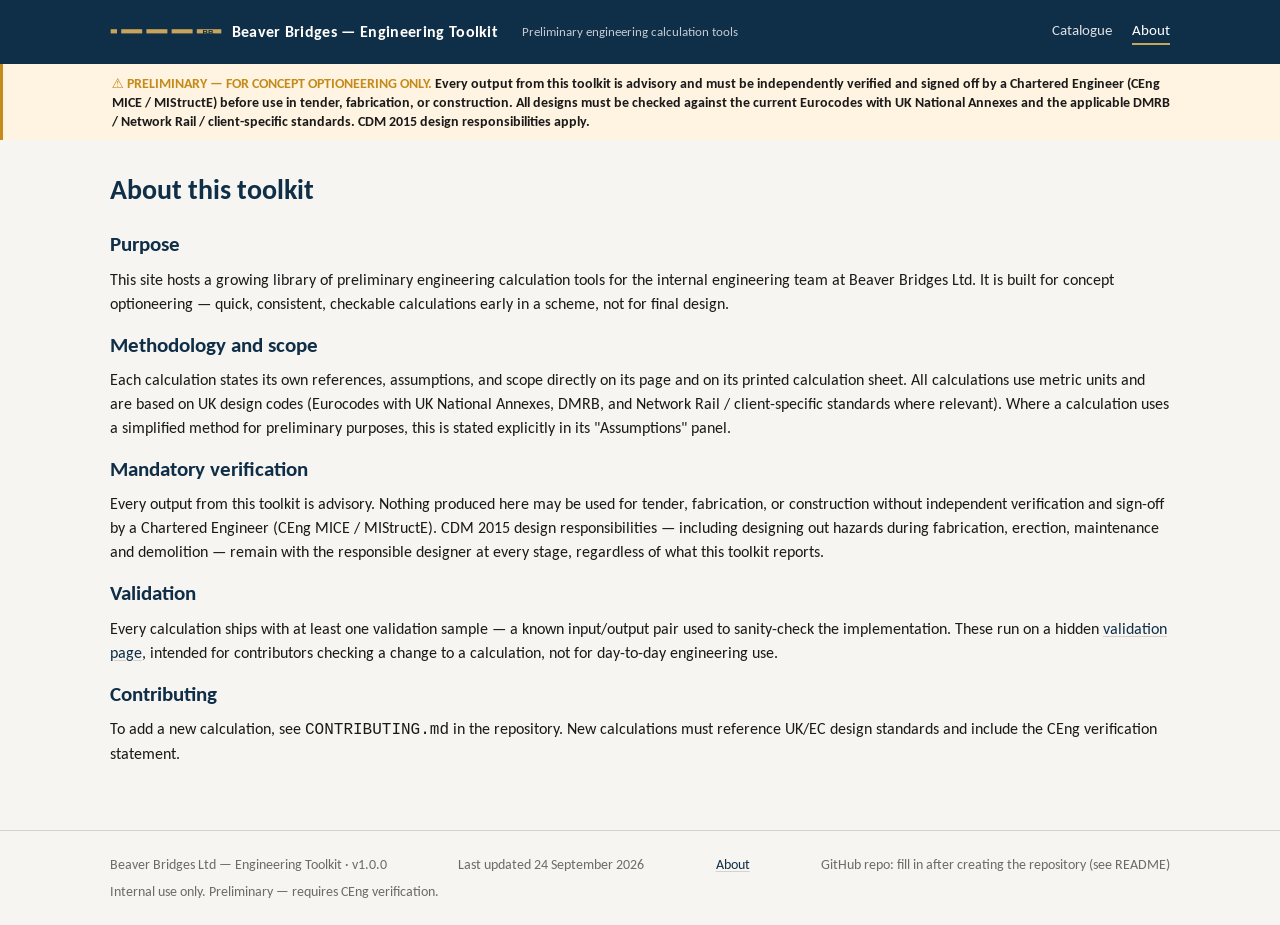
==== about.html @ 59d22f61 "Initial commit" ====
<!doctype html>
<html lang="en-GB">
<head>
  <meta charset="utf-8" />
  <meta name="viewport" content="width=device-width, initial-scale=1" />
  <title>About — Beaver Bridges Engineering Toolkit</title>
  <link rel="icon" href="assets/favicon.ico" />
  <link rel="preconnect" href="https://fonts.googleapis.com" />
  <link rel="preconnect" href="https://fonts.gstatic.com" crossorigin />
  <link href="https://fonts.googleapis.com/css2?family=Carlito:ital,wght@0,300;0,400;0,700;1,400&display=swap" rel="stylesheet" />
  <link rel="stylesheet" href="css/base.css" />
  <link rel="stylesheet" href="css/layout.css" />
  <link rel="stylesheet" href="css/components.css" />
  <link rel="stylesheet" href="css/print.css" />
</head>
<body>
  <header class="site-nav">
    <div class="container">
      <a class="brand" href="index.html">
        <img src="assets/logo.svg" alt="Beaver Bridges" />
        <span class="brand-text">Beaver Bridges — Engineering Toolkit</span>
      </a>
      <span class="tagline">Preliminary engineering calculation tools</span>
      <nav>
        <a href="index.html">Catalogue</a>
        <a href="about.html" aria-current="page">About</a>
      </nav>
    </div>
  </header>

  <div class="safety-banner">
    <div class="container">
      <strong class="lead">⚠ PRELIMINARY — FOR CONCEPT OPTIONEERING ONLY.</strong>
      Every output from this toolkit is advisory and must be independently verified and signed off by a
      Chartered Engineer (CEng MICE / MIStructE) before use in tender, fabrication, or construction. All
      designs must be checked against the current Eurocodes with UK National Annexes and the applicable
      DMRB / Network Rail / client-specific standards. CDM 2015 design responsibilities apply.
    </div>
  </div>

  <main>
    <div class="container">
      <div class="page-header">
        <h1>About this toolkit</h1>
      </div>

      <h2>Purpose</h2>
      <p>
        This site hosts a growing library of preliminary engineering calculation tools for the internal
        engineering team at Beaver Bridges Ltd. It is built for concept optioneering — quick, consistent,
        checkable calculations early in a scheme, not for final design.
      </p>

      <h2>Methodology and scope</h2>
      <p>
        Each calculation states its own references, assumptions, and scope directly on its page and on its
        printed calculation sheet. All calculations use metric units and are based on UK design codes
        (Eurocodes with UK National Annexes, DMRB, and Network Rail / client-specific standards where
        relevant). Where a calculation uses a simplified method for preliminary purposes, this is stated
        explicitly in its "Assumptions" panel.
      </p>

      <h2>Mandatory verification</h2>
      <p>
        Every output from this toolkit is advisory. Nothing produced here may be used for tender,
        fabrication, or construction without independent verification and sign-off by a Chartered Engineer
        (CEng MICE / MIStructE). CDM 2015 design responsibilities — including designing out hazards during
        fabrication, erection, maintenance and demolition — remain with the responsible designer at every
        stage, regardless of what this toolkit reports.
      </p>

      <h2>Validation</h2>
      <p>
        Every calculation ships with at least one validation sample — a known input/output pair used to
        sanity-check the implementation. These run on a hidden <a href="test.html">validation page</a>,
        intended for contributors checking a change to a calculation, not for day-to-day engineering use.
      </p>

      <h2>Contributing</h2>
      <p>
        To add a new calculation, see <code>CONTRIBUTING.md</code> in the repository. New calculations must
        reference UK/EC design standards and include the CEng verification statement.
      </p>
    </div>
  </main>

  <footer class="site-footer">
    <div class="container">
      <span>Beaver Bridges Ltd — Engineering Toolkit · v1.0.0</span>
      <span>Last updated 24 September 2026</span>
      <span><a href="about.html">About</a></span>
      <span>GitHub repo: fill in after creating the repository (see README)</span>
      <span>Internal use only. Preliminary — requires CEng verification.</span>
    </div>
  </footer>
</body>
</html>
---- css/base.css ----
/* base.css — reset, design tokens, typography
   Carlito is loaded via the Google Fonts <link> in each page's <head> (the
   one sanctioned external call per the build brief) — see index.html etc.
   The fallback stack below covers 'Calibri Light', which is metric-
   identical to Carlito, if that link is ever unreachable. */

:root {
  --bb-primary: #0F2E47;
  --bb-accent:  #C8A55B;
  --bb-paper:   #F7F5F1;
  --bb-ink:     #1A1A1A;
  --bb-muted:   #6B6B6B;
  --bb-line:    #D6D2CA;
  --bb-warn-bg: #FFF4E1;
  --bb-warn-ln: #C48A1A;
  --bb-ok:      #2E7D5B;
  --bb-err:     #B23A2E;

  --bb-font: 'Carlito', 'Calibri Light', 'Calibri', 'Segoe UI', system-ui, sans-serif;
  --bb-radius: 4px;
}

*, *::before, *::after {
  box-sizing: border-box;
}

html {
  font-size: 16px;
}

body {
  margin: 0;
  background: var(--bb-paper);
  color: var(--bb-ink);
  font-family: var(--bb-font);
  font-weight: 400;
  line-height: 1.5;
  font-variant-numeric: tabular-nums;
  -webkit-font-smoothing: antialiased;
}

h1, h2, h3, h4 {
  font-weight: 700;
  line-height: 1.25;
  margin: 0 0 0.5em;
  color: var(--bb-primary);
}

h1 { font-size: 1.75rem; }
h2 { font-size: 1.3rem; }
h3 { font-size: 1.05rem; }

p {
  margin: 0 0 1em;
}

a {
  color: var(--bb-primary);
  text-decoration-color: var(--bb-line);
  text-underline-offset: 2px;
}

a:hover {
  color: var(--bb-accent);
}

ul, ol {
  margin: 0 0 1em;
  padding-left: 1.25em;
}

table {
  border-collapse: collapse;
  width: 100%;
}

th, td {
  text-align: left;
  padding: 0.4em 0.6em;
  border-bottom: 1px solid var(--bb-line);
}

td.num, th.num {
  text-align: right;
  font-variant-numeric: tabular-nums;
}

button, input, select {
  font-family: inherit;
  font-size: 1rem;
  color: inherit;
}

small, .muted {
  color: var(--bb-muted);
  font-size: 0.85em;
}

.visually-hidden {
  position: absolute;
  width: 1px;
  height: 1px;
  overflow: hidden;
  clip: rect(0 0 0 0);
  white-space: nowrap;
}
---- css/layout.css ----
/* layout.css — nav, banner, grid, page structure */

.container {
  max-width: 1100px;
  margin: 0 auto;
  padding: 0 1.25rem;
}

/* --- Top nav --- */

.site-nav {
  background: var(--bb-primary);
  color: #fff;
}

.site-nav .container {
  display: flex;
  align-items: center;
  gap: 1.5rem;
  min-height: 64px;
}

.site-nav .brand {
  display: flex;
  align-items: center;
  gap: 0.6rem;
  color: #fff;
  text-decoration: none;
  font-weight: 700;
  letter-spacing: 0.02em;
}

.site-nav .brand img,
.site-nav .brand svg {
  height: 28px;
  width: auto;
  display: block;
}

.site-nav .brand-text {
  font-size: 1rem;
  white-space: nowrap;
}

.site-nav .tagline {
  display: none;
}

.site-nav nav {
  margin-left: auto;
  display: flex;
  gap: 1.25rem;
}

.site-nav nav a {
  color: #fff;
  text-decoration: none;
  font-size: 0.95rem;
  opacity: 0.85;
  border-bottom: 2px solid transparent;
  padding-bottom: 2px;
}

.site-nav nav a:hover,
.site-nav nav a[aria-current='page'] {
  opacity: 1;
  border-bottom-color: var(--bb-accent);
}

@media (min-width: 700px) {
  .site-nav .tagline {
    display: block;
    font-size: 0.8rem;
    font-weight: 400;
    opacity: 0.75;
  }
}

/* --- Safety banner --- */

.safety-banner {
  background: var(--bb-warn-bg);
  border-left: 3px solid var(--bb-warn-ln);
  color: var(--bb-ink);
}

.safety-banner .container {
  padding-top: 0.6rem;
  padding-bottom: 0.6rem;
  font-size: 0.85rem;
  font-weight: 700;
  line-height: 1.4;
}

.safety-banner strong.lead {
  color: var(--bb-warn-ln);
}

/* --- Page body --- */

main {
  padding: 2rem 0 3rem;
}

.page-header {
  margin-bottom: 1.5rem;
}

.page-header .tag {
  display: inline-block;
  font-size: 0.75rem;
  font-weight: 700;
  color: var(--bb-primary);
  background: #fff;
  border: 1px solid var(--bb-line);
  border-radius: var(--bb-radius);
  padding: 0.15em 0.5em;
  margin-bottom: 0.5rem;
}

/* --- Landing page catalogue --- */

.catalogue-group {
  margin-bottom: 2rem;
}

.catalogue-group h2 {
  border-bottom: 1px solid var(--bb-line);
  padding-bottom: 0.4rem;
  margin-bottom: 1rem;
}

.card-grid {
  display: grid;
  grid-template-columns: repeat(auto-fill, minmax(260px, 1fr));
  gap: 1rem;
}

.calc-card {
  display: flex;
  flex-direction: column;
  background: #fff;
  border: 1px solid var(--bb-line);
  border-radius: var(--bb-radius);
  padding: 1rem 1.1rem;
  text-decoration: none;
  color: var(--bb-ink);
}

.calc-card:hover {
  border-color: var(--bb-primary);
}

.calc-card h3 {
  margin-bottom: 0.3rem;
}

.calc-card p {
  color: var(--bb-muted);
  font-size: 0.9rem;
  margin-bottom: 0.75rem;
  flex: 1;
}

.calc-card .open-link {
  font-size: 0.85rem;
  font-weight: 700;
  color: var(--bb-primary);
}

/* --- Calc page two-column layout --- */

.calc-layout {
  display: grid;
  grid-template-columns: 1fr;
  gap: 2rem;
}

@media (min-width: 900px) {
  .calc-layout {
    grid-template-columns: minmax(0, 1.1fr) minmax(0, 0.9fr);
    align-items: start;
  }
  .calc-col-results {
    position: sticky;
    top: 1rem;
  }
}

.calc-col-results {
  display: flex;
  flex-direction: column;
  gap: 1rem;
}

.report-section {
  margin-top: 2.5rem;
}

.report-frame {
  background: #fff;
  border: 1px solid var(--bb-line);
}

/* --- Footer --- */

.site-footer {
  border-top: 1px solid var(--bb-line);
  padding: 1.5rem 0;
  font-size: 0.85rem;
  color: var(--bb-muted);
}

.site-footer .container {
  display: flex;
  flex-wrap: wrap;
  gap: 0.4rem 1.25rem;
  justify-content: space-between;
}
---- css/components.css ----
/* components.css — buttons, forms, tables, result cards */

/* --- Buttons --- */

.btn {
  display: inline-flex;
  align-items: center;
  gap: 0.4em;
  font-family: var(--bb-font);
  font-size: 0.9rem;
  font-weight: 700;
  padding: 0.5em 0.9em;
  border-radius: var(--bb-radius);
  border: 1px solid var(--bb-primary);
  background: var(--bb-primary);
  color: #fff;
  cursor: pointer;
  line-height: 1.2;
}

.btn:hover {
  background: #133a5c;
}

.btn.secondary {
  background: #fff;
  color: var(--bb-primary);
}

.btn.secondary:hover {
  background: var(--bb-paper);
}

.btn:disabled {
  opacity: 0.5;
  cursor: not-allowed;
}

.btn-row {
  display: flex;
  flex-wrap: wrap;
  gap: 0.5rem;
  margin-bottom: 1rem;
}

.print-icon {
  width: 1em;
  height: 1em;
  display: inline-block;
}

/* --- Forms --- */

.calc-form {
  background: #fff;
  border: 1px solid var(--bb-line);
  border-radius: var(--bb-radius);
  padding: 1.25rem;
}

.field {
  margin-bottom: 1rem;
}

.field:last-child {
  margin-bottom: 0;
}

.field label {
  display: block;
  font-size: 0.85rem;
  font-weight: 700;
  margin-bottom: 0.3em;
}

.field .field-unit {
  font-weight: 400;
  color: var(--bb-muted);
}

.field-input-row {
  display: flex;
  align-items: center;
  gap: 0.5rem;
}

.field input[type="number"],
.field input[type="text"],
.field select {
  width: 100%;
  padding: 0.5em 0.6em;
  border: 1px solid var(--bb-line);
  border-radius: var(--bb-radius);
  background: var(--bb-paper);
  font-variant-numeric: tabular-nums;
}

.field input:focus,
.field select:focus {
  outline: 2px solid var(--bb-primary);
  outline-offset: 1px;
}

.field .unit-suffix {
  font-size: 0.85rem;
  color: var(--bb-muted);
  white-space: nowrap;
}

.field .field-help {
  margin-top: 0.25em;
  font-size: 0.78rem;
  color: var(--bb-muted);
}

.field.invalid input,
.field.invalid select {
  border-color: var(--bb-err);
}

.field .field-error {
  margin-top: 0.25em;
  font-size: 0.78rem;
  color: var(--bb-err);
}

fieldset {
  border: 1px solid var(--bb-line);
  border-radius: var(--bb-radius);
  margin: 0 0 1rem;
  padding: 0.75rem 1rem 1rem;
}

fieldset legend {
  font-size: 0.85rem;
  font-weight: 700;
  padding: 0 0.4em;
}

/* --- Collapsible refs/assumptions --- */

details.info-block {
  background: #fff;
  border: 1px solid var(--bb-line);
  border-radius: var(--bb-radius);
  padding: 0.75rem 1rem;
  margin-bottom: 1rem;
}

details.info-block summary {
  cursor: pointer;
  font-weight: 700;
  font-size: 0.9rem;
}

details.info-block ul {
  margin: 0.75rem 0 0;
}

details.info-block li {
  margin-bottom: 0.3em;
  font-size: 0.9rem;
}

/* --- Results panel --- */

.results-panel {
  background: #fff;
  border: 1px solid var(--bb-line);
  border-radius: var(--bb-radius);
  padding: 1.25rem;
}

.result-row {
  display: flex;
  justify-content: space-between;
  align-items: baseline;
  gap: 1rem;
  padding: 0.4em 0;
  border-bottom: 1px solid var(--bb-line);
}

.result-row:last-child {
  border-bottom: none;
}

.result-row .result-label {
  font-size: 0.88rem;
  color: var(--bb-muted);
}

.result-row .result-value {
  font-weight: 700;
  font-variant-numeric: tabular-nums;
  white-space: nowrap;
}

/* Scoped to .results-panel specifically (not .rs-results-box in the report
   sheet) — the negative margin bleeds the highlight to the panel's own
   edges, which would break out of the report's tighter results box. */
.results-panel .result-row.highlight {
  background: var(--bb-paper);
  margin: 0 -1.25rem;
  padding: 0.6em 1.25rem;
  border-bottom: none;
}

.result-row.highlight .result-value {
  font-size: 1.15rem;
  color: var(--bb-primary);
}

.verdict-banner {
  margin-top: 0.75rem;
  padding: 0.6em 0.9em;
  border-radius: var(--bb-radius);
  font-weight: 700;
  font-size: 0.9rem;
}

.verdict-banner.pass {
  background: #E7F3EC;
  color: var(--bb-ok);
  border: 1px solid var(--bb-ok);
}

.verdict-banner.fail {
  background: #FBEAE7;
  color: var(--bb-err);
  border: 1px solid var(--bb-err);
}

.warnings-list {
  margin-top: 0.75rem;
  padding: 0.6em 0.9em;
  background: var(--bb-warn-bg);
  border: 1px solid var(--bb-warn-ln);
  border-radius: var(--bb-radius);
  font-size: 0.85rem;
}

.warnings-list ul {
  margin: 0.4em 0 0;
}

/* --- Soil layers table (Schmertmann settlement) --- */

.layers-table {
  margin-bottom: 0.5rem;
}

.layers-table th {
  font-size: 0.8rem;
  color: var(--bb-muted);
  font-weight: 700;
}

.layers-table td {
  padding: 0.3em 0.4em;
}

.layers-table input[type="number"] {
  width: 100%;
  padding: 0.35em 0.4em;
}

.layers-table .btn {
  padding: 0.2em 0.5em;
  font-size: 0.8rem;
  line-height: 1;
}

/* --- Phase relations picker --- */

.phase-picker-row {
  display: grid;
  grid-template-columns: repeat(2, 1fr);
  gap: 0.75rem;
}

.phase-output-table td.derived {
  color: var(--bb-muted);
}

.phase-output-table td.given {
  font-weight: 700;
  color: var(--bb-primary);
}

/* --- Copy-link toast --- */

.toast {
  position: fixed;
  bottom: 1.25rem;
  left: 50%;
  transform: translateX(-50%);
  background: var(--bb-primary);
  color: #fff;
  padding: 0.5em 1em;
  border-radius: var(--bb-radius);
  font-size: 0.85rem;
  opacity: 0;
  pointer-events: none;
  transition: opacity 0.2s ease;
}

.toast.visible {
  opacity: 1;
}
---- css/print.css ----
/* print.css — printable calc sheet (@media print) and the on-screen preview
   that mirrors it exactly (.report-sheet is shared markup for both). */

.report-sheet {
  font-family: var(--bb-font);
  color: #000;
  background: #fff;
  font-size: 10pt;
  line-height: 1.35;
  font-variant-numeric: tabular-nums;
}

.report-sheet .rs-border {
  border: 0.5pt solid #000;
}

.report-sheet table {
  border-collapse: collapse;
  width: 100%;
}

.report-sheet .rs-head {
  display: grid;
  grid-template-columns: 1fr 1fr;
  border-bottom: 0.5pt solid #000;
}

.report-sheet .rs-head > div {
  padding: 6pt 8pt;
}

.report-sheet .rs-head-left {
  border-right: 0.5pt solid #000;
  display: flex;
  align-items: center;
  gap: 8pt;
}

.report-sheet .rs-head-left img,
.report-sheet .rs-head-left svg {
  height: 22pt;
  width: auto;
}

.report-sheet .rs-head-left .rs-company {
  font-size: 12pt;
  font-weight: 700;
}

.report-sheet .rs-head-left .rs-sub {
  font-size: 8pt;
  color: #333;
}

.report-sheet .rs-meta-table td {
  border: none;
  padding: 1pt 0;
  font-size: 9pt;
}

.report-sheet .rs-meta-table td.rs-meta-label {
  color: #333;
  width: 40%;
}

.report-sheet .rs-meta-table td.rs-meta-fill {
  border-bottom: 0.5pt solid #000;
}

.report-sheet .rs-calc-meta {
  display: grid;
  grid-template-columns: 1fr 1fr;
  border-bottom: 0.5pt solid #000;
}

.report-sheet .rs-calc-meta > div {
  padding: 6pt 8pt;
}

.report-sheet .rs-calc-meta > div:first-child {
  border-right: 0.5pt solid #000;
}

.report-sheet .rs-calc-title {
  font-size: 12pt;
  font-weight: 700;
  margin-bottom: 2pt;
}

.report-sheet .rs-body {
  padding: 8pt 10pt;
}

.report-sheet h4.rs-section-title {
  font-size: 10pt;
  font-weight: 700;
  letter-spacing: 0.03em;
  text-transform: uppercase;
  border-bottom: 0.5pt solid #000;
  margin: 0 0 4pt;
  padding-bottom: 2pt;
}

.report-sheet section.rs-section {
  margin-bottom: 10pt;
}

.report-sheet ul.rs-bullets {
  margin: 0;
  padding-left: 14pt;
}

.report-sheet ul.rs-bullets li {
  margin-bottom: 2pt;
}

.report-sheet table.rs-input-table th,
.report-sheet table.rs-input-table td {
  border-bottom: 0.5pt solid #999;
  padding: 2pt 4pt;
  font-size: 9pt;
  text-align: left;
}

.report-sheet table.rs-input-table td.num {
  text-align: right;
}

.report-sheet .rs-step {
  margin-bottom: 6pt;
  page-break-inside: avoid;
}

.report-sheet .rs-step-title {
  font-weight: 700;
  font-size: 9.5pt;
  margin-bottom: 1pt;
}

.report-sheet .rs-step-line {
  display: grid;
  grid-template-columns: 90pt 1fr;
  font-size: 9pt;
}

.report-sheet .rs-step-line .rs-step-key {
  color: #333;
}

.report-sheet .rs-results-box {
  border: 0.75pt solid #000;
  padding: 6pt 10pt;
  page-break-inside: avoid;
}

.report-sheet .rs-results-box .result-row {
  display: flex;
  justify-content: space-between;
  padding: 2pt 0;
  font-size: 9.5pt;
  border-bottom: 0.25pt solid #ccc;
}

.report-sheet .rs-results-box .result-row:last-child {
  border-bottom: none;
}

.report-sheet .rs-results-box .result-row.highlight .result-value {
  font-size: 12pt;
  font-weight: 700;
}

.report-sheet .rs-verdict {
  margin-top: 4pt;
  font-weight: 700;
  font-size: 9.5pt;
}

.report-sheet .rs-signoff {
  border-top: 0.75pt solid #000;
  padding: 8pt 10pt;
}

.report-sheet .rs-signoff-statement {
  font-weight: 700;
  font-size: 8.5pt;
  text-align: center;
  margin-bottom: 6pt;
}

.report-sheet .rs-signoff-row {
  display: grid;
  grid-template-columns: 60pt 1fr 40pt 1fr 40pt 1fr;
  gap: 4pt;
  align-items: end;
  font-size: 9pt;
  margin-bottom: 4pt;
}

.report-sheet .rs-signoff-row span.line {
  border-bottom: 0.5pt solid #000;
  display: inline-block;
  height: 12pt;
}

.report-sheet .rs-footer {
  border-top: 0.5pt solid #000;
  padding: 4pt 10pt;
  font-size: 8pt;
  display: flex;
  justify-content: space-between;
  color: #333;
}

@media print {
  @page {
    size: A4 portrait;
    margin: 15mm;
  }

  html, body {
    background: #fff !important;
  }

  body * {
    visibility: hidden;
  }

  .site-nav, .safety-banner, .site-footer,
  .calc-form, .results-panel, .btn-row, .info-block,
  .toast {
    display: none !important;
  }

  #report-root, #report-root * {
    visibility: visible;
  }

  #report-root {
    position: absolute;
    left: 0;
    top: 0;
    width: 100%;
  }

  .report-sheet {
    font-size: 10pt;
    line-height: 1.35;
  }

  .report-sheet .rs-step,
  .report-sheet .rs-results-box {
    page-break-inside: avoid;
  }

  a[href]::after {
    content: '';
  }
}
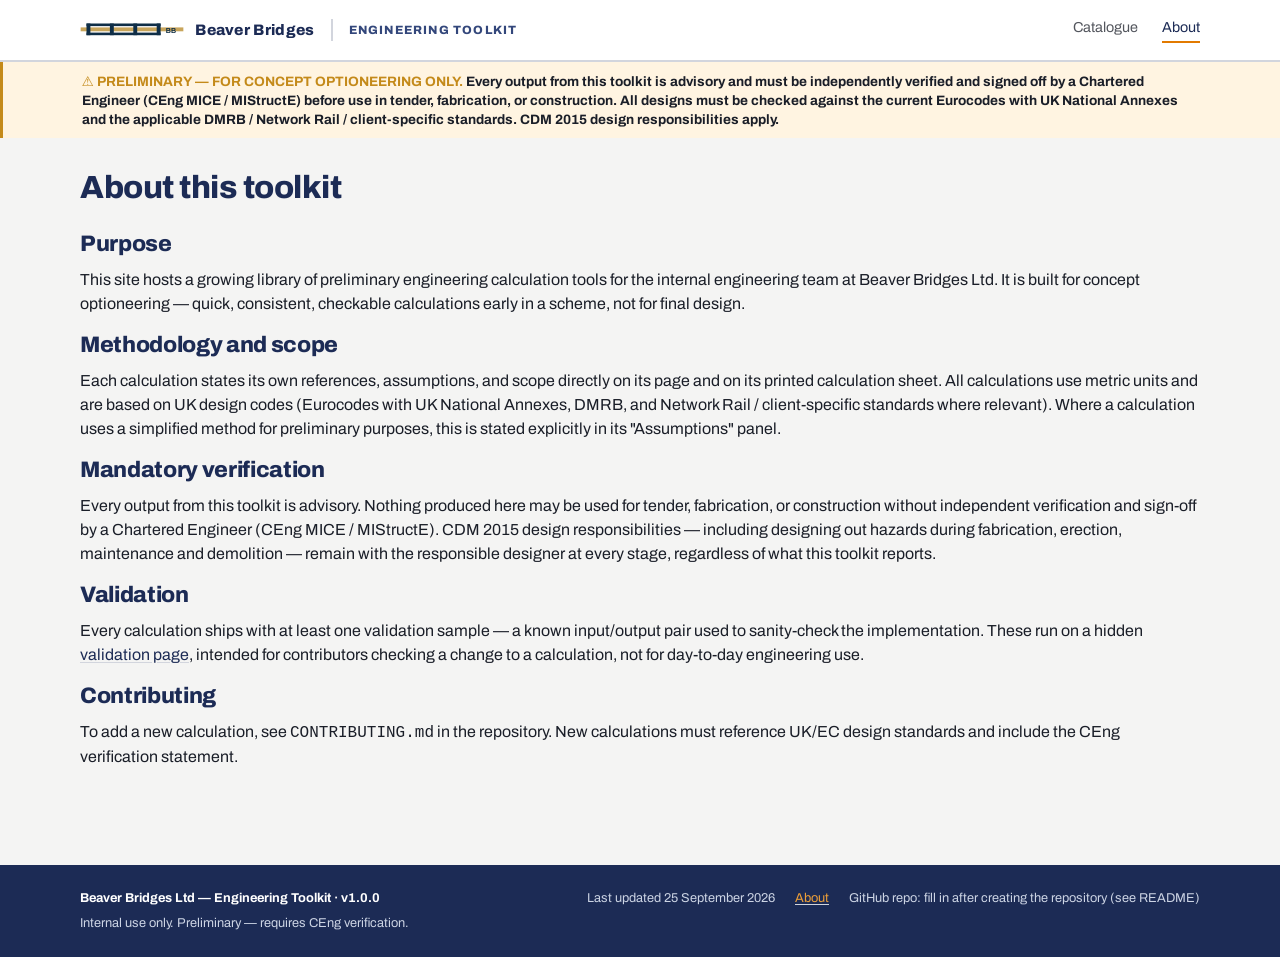
==== commit 1184405a: "Rev 1" ====
--- a/about.html
+++ b/about.html
@@ -7,7 +7,7 @@
   <link rel="icon" href="assets/favicon.ico" />
   <link rel="preconnect" href="https://fonts.googleapis.com" />
   <link rel="preconnect" href="https://fonts.gstatic.com" crossorigin />
-  <link href="https://fonts.googleapis.com/css2?family=Carlito:ital,wght@0,300;0,400;0,700;1,400&display=swap" rel="stylesheet" />
+  <link href="https://fonts.googleapis.com/css2?family=Archivo:ital,wght@0,400;0,600;0,800;1,400&display=swap" rel="stylesheet" />
   <link rel="stylesheet" href="css/base.css" />
   <link rel="stylesheet" href="css/layout.css" />
   <link rel="stylesheet" href="css/components.css" />
@@ -18,9 +18,10 @@
     <div class="container">
       <a class="brand" href="index.html">
         <img src="assets/logo.svg" alt="Beaver Bridges" />
-        <span class="brand-text">Beaver Bridges — Engineering Toolkit</span>
+        <span class="brand-text">Beaver Bridges</span>
       </a>
-      <span class="tagline">Preliminary engineering calculation tools</span>
+      <span class="divider"></span>
+      <span class="tagline">Engineering Toolkit</span>
       <nav>
         <a href="index.html">Catalogue</a>
         <a href="about.html" aria-current="page">About</a>
@@ -86,9 +87,9 @@
 
   <footer class="site-footer">
     <div class="container">
-      <span>Beaver Bridges Ltd — Engineering Toolkit · v1.0.0</span>
-      <span>Last updated 24 September 2026</span>
-      <span><a href="about.html">About</a></span>
+      <strong>Beaver Bridges Ltd — Engineering Toolkit · v1.0.0</strong>
+      <span>Last updated 25 September 2026</span>
+      <a href="about.html">About</a>
       <span>GitHub repo: fill in after creating the repository (see README)</span>
       <span>Internal use only. Preliminary — requires CEng verification.</span>
     </div>
--- a/css/base.css
+++ b/css/base.css
@@ -1,23 +1,56 @@
 /* base.css — reset, design tokens, typography
-   Carlito is loaded via the Google Fonts <link> in each page's <head> (the
+   Archivo is loaded via the Google Fonts <link> in each page's <head> (the
    one sanctioned external call per the build brief) — see index.html etc.
-   The fallback stack below covers 'Calibri Light', which is metric-
-   identical to Carlito, if that link is ever unreachable. */
+   Brand retint: navy #1C2B55 primary, warm orange #E27A00 accent. The
+   safety/verification banner intentionally keeps its own warning colours
+   (--bb-warn-*) rather than the brand accent — it's a hazard notice, not a
+   brand moment, and stays non-dismissible per the build brief (§8). */
 
 :root {
-  --bb-primary: #0F2E47;
-  --bb-accent:  #C8A55B;
-  --bb-paper:   #F7F5F1;
-  --bb-ink:     #1A1A1A;
-  --bb-muted:   #6B6B6B;
-  --bb-line:    #D6D2CA;
+  --bb-primary: #1C2B55;
+  --bb-primary-100: #eaedf3;
+  --bb-primary-200: #ccd4e4;
+  --bb-primary-300: #a3b0cd;
+  --bb-primary-400: #6475a2;
+  --bb-primary-500: #33477b;
+  --bb-primary-600: #182648;
+  --bb-primary-700: #12203c;
+  --bb-primary-800: #0d182e;
+  --bb-primary-900: #08101f;
+
+  --bb-accent: #E27A00;
+  --bb-accent-100: #fdf1de;
+  --bb-accent-200: #f9ddb2;
+  --bb-accent-300: #f4c179;
+  --bb-accent-400: #ee9f38;
+  --bb-accent-500: #e27a00;
+  --bb-accent-600: #c06700;
+  --bb-accent-700: #955000;
+  --bb-accent-800: #6c3a00;
+  --bb-accent-900: #472600;
+
+  --bb-paper:   #F4F4F3;
+  --bb-surface: #FFFFFF;
+  --bb-ink:     #1A1E28;
+  --bb-muted:   #6B7080;
+  --bb-line:    #D2D5DD; /* ~20% navy tint over white, as a plain hex so
+                            border-shorthand parsing never depends on
+                            color-mix() support */
+
+  /* Hazard/warning colours — deliberately distinct from the brand accent
+     above so the mandatory verification notice always reads as a safety
+     signal, never as house style. */
   --bb-warn-bg: #FFF4E1;
   --bb-warn-ln: #C48A1A;
   --bb-ok:      #2E7D5B;
   --bb-err:     #B23A2E;
 
-  --bb-font: 'Carlito', 'Calibri Light', 'Calibri', 'Segoe UI', system-ui, sans-serif;
-  --bb-radius: 4px;
+  --bb-font: 'Archivo', 'Calibri Light', 'Calibri', 'Segoe UI', system-ui, sans-serif;
+  --bb-radius: 3px;
+  --bb-container: 1160px;
+
+  --bb-shadow-sm: 0 1px 2px rgba(8, 16, 31, 0.10);
+  --bb-shadow-md: 0 3px 10px rgba(8, 16, 31, 0.12);
 }
 
 *, *::before, *::after {
@@ -40,15 +73,16 @@
 }
 
 h1, h2, h3, h4 {
-  font-weight: 700;
-  line-height: 1.25;
+  font-weight: 800;
+  line-height: 1.15;
+  letter-spacing: -0.015em;
   margin: 0 0 0.5em;
   color: var(--bb-primary);
 }
 
-h1 { font-size: 1.75rem; }
-h2 { font-size: 1.3rem; }
-h3 { font-size: 1.05rem; }
+h1 { font-size: 2rem; }
+h2 { font-size: 1.4rem; }
+h3 { font-size: 1.1rem; }
 
 p {
   margin: 0 0 1em;
@@ -80,6 +114,14 @@
   border-bottom: 1px solid var(--bb-line);
 }
 
+th {
+  font-size: 0.75rem;
+  letter-spacing: 0.06em;
+  text-transform: uppercase;
+  color: var(--bb-muted);
+  font-weight: 700;
+}
+
 td.num, th.num {
   text-align: right;
   font-variant-numeric: tabular-nums;
--- a/css/layout.css
+++ b/css/layout.css
@@ -1,7 +1,7 @@
-/* layout.css — nav, banner, grid, page structure */
+/* layout.css — nav, hero, banner, grid, page structure */
 
 .container {
-  max-width: 1100px;
+  max-width: var(--bb-container);
   margin: 0 auto;
   padding: 0 1.25rem;
 }
@@ -9,37 +9,48 @@
 /* --- Top nav --- */
 
 .site-nav {
-  background: var(--bb-primary);
-  color: #fff;
+  background: var(--bb-surface);
+  border-bottom: 2px solid var(--bb-line);
+  position: sticky;
+  top: 0;
+  z-index: 20;
 }
 
 .site-nav .container {
   display: flex;
   align-items: center;
-  gap: 1.5rem;
-  min-height: 64px;
+  gap: 1rem;
+  min-height: 60px;
 }
 
 .site-nav .brand {
   display: flex;
   align-items: center;
-  gap: 0.6rem;
-  color: #fff;
+  gap: 0.7rem;
+  color: var(--bb-primary);
   text-decoration: none;
-  font-weight: 700;
+  font-weight: 800;
   letter-spacing: 0.02em;
 }
 
 .site-nav .brand img,
 .site-nav .brand svg {
-  height: 28px;
+  height: 26px;
   width: auto;
   display: block;
 }
 
 .site-nav .brand-text {
-  font-size: 1rem;
+  font-size: 0.95rem;
   white-space: nowrap;
+}
+
+.site-nav .divider {
+  width: 2px;
+  height: 22px;
+  background: var(--bb-line);
+  flex: none;
+  display: none;
 }
 
 .site-nav .tagline {
@@ -49,14 +60,14 @@
 .site-nav nav {
   margin-left: auto;
   display: flex;
-  gap: 1.25rem;
+  gap: 1.5rem;
 }
 
 .site-nav nav a {
-  color: #fff;
+  color: var(--bb-ink);
   text-decoration: none;
-  font-size: 0.95rem;
-  opacity: 0.85;
+  font-size: 0.9rem;
+  opacity: 0.75;
   border-bottom: 2px solid transparent;
   padding-bottom: 2px;
 }
@@ -64,19 +75,29 @@
 .site-nav nav a:hover,
 .site-nav nav a[aria-current='page'] {
   opacity: 1;
+  color: var(--bb-primary);
   border-bottom-color: var(--bb-accent);
 }
 
 @media (min-width: 700px) {
+  .site-nav .divider {
+    display: block;
+  }
   .site-nav .tagline {
     display: block;
-    font-size: 0.8rem;
-    font-weight: 400;
-    opacity: 0.75;
+    font-size: 0.75rem;
+    font-weight: 800;
+    letter-spacing: 0.1em;
+    text-transform: uppercase;
+    color: var(--bb-primary-500);
+    text-decoration: none;
   }
 }
 
-/* --- Safety banner --- */
+/* --- Safety banner ---
+   Deliberately kept persistent and non-dismissible (build brief §8) —
+   this is a hazard/compliance notice, not a piece of brand chrome, so it
+   does not follow the rest of the page into the navy/orange palette. */
 
 .safety-banner {
   background: var(--bb-warn-bg);
@@ -96,6 +117,67 @@
   color: var(--bb-warn-ln);
 }
 
+/* --- Hero (landing page only) --- */
+
+.hero {
+  background: var(--bb-primary);
+  color: #fff;
+}
+
+.hero .container {
+  padding: 3rem 1.25rem;
+}
+
+.hero .kicker {
+  font-size: 0.75rem;
+  letter-spacing: 0.18em;
+  text-transform: uppercase;
+  color: var(--bb-accent-400);
+  margin-bottom: 1rem;
+  font-weight: 800;
+}
+
+.hero h1 {
+  color: #fff;
+  font-size: clamp(2.1rem, 5vw, 3.2rem);
+  line-height: 1.03;
+  margin-bottom: 1rem;
+  max-width: 20ch;
+}
+
+.hero p {
+  font-size: 1.05rem;
+  max-width: 52ch;
+  color: var(--bb-primary-200);
+  margin-bottom: 1.5rem;
+}
+
+.hero .hero-actions {
+  display: flex;
+  gap: 0.75rem;
+  flex-wrap: wrap;
+}
+
+.hero .btn-hero-primary {
+  background: var(--bb-accent);
+  color: #1a1200;
+  border-color: var(--bb-accent);
+}
+
+.hero .btn-hero-primary:hover {
+  background: var(--bb-accent-600);
+}
+
+.hero .btn-hero-secondary {
+  background: transparent;
+  border: 1px solid rgba(255, 255, 255, 0.35);
+  color: #fff;
+}
+
+.hero .btn-hero-secondary:hover {
+  background: rgba(255, 255, 255, 0.08);
+}
+
 /* --- Page body --- */
 
 main {
@@ -118,53 +200,117 @@
   margin-bottom: 0.5rem;
 }
 
+.breadcrumb {
+  display: inline-flex;
+  align-items: center;
+  gap: 0.4rem;
+  font-size: 0.85rem;
+  font-weight: 700;
+  color: var(--bb-primary);
+  text-decoration: none;
+  margin-bottom: 1rem;
+}
+
+.breadcrumb:hover {
+  color: var(--bb-accent);
+}
+
 /* --- Landing page catalogue --- */
+
+.catalogue-intro {
+  padding-top: 2rem;
+}
 
 .catalogue-group {
   margin-bottom: 2rem;
 }
 
-.catalogue-group h2 {
-  border-bottom: 1px solid var(--bb-line);
+.catalogue-group .group-head {
+  display: flex;
+  align-items: flex-end;
+  justify-content: space-between;
+  gap: 1rem;
+  border-bottom: 2px solid var(--bb-primary);
   padding-bottom: 0.4rem;
   margin-bottom: 1rem;
 }
 
+.catalogue-group .group-head h2 {
+  margin: 0;
+}
+
+.catalogue-group .group-count {
+  font-size: 0.75rem;
+  font-weight: 700;
+  color: var(--bb-primary);
+  background: var(--bb-primary-100);
+  border-radius: var(--bb-radius);
+  padding: 0.2em 0.6em;
+  white-space: nowrap;
+}
+
 .card-grid {
   display: grid;
-  grid-template-columns: repeat(auto-fill, minmax(260px, 1fr));
+  grid-template-columns: repeat(auto-fill, minmax(280px, 1fr));
   gap: 1rem;
 }
 
 .calc-card {
   display: flex;
   flex-direction: column;
-  background: #fff;
+  gap: 0.5rem;
+  background: var(--bb-surface);
   border: 1px solid var(--bb-line);
+  border-top: 3px solid var(--bb-primary);
   border-radius: var(--bb-radius);
   padding: 1rem 1.1rem;
   text-decoration: none;
   color: var(--bb-ink);
+  box-shadow: var(--bb-shadow-sm);
+  transition: box-shadow 0.15s;
 }
 
 .calc-card:hover {
-  border-color: var(--bb-primary);
+  box-shadow: var(--bb-shadow-md);
+}
+
+.calc-card .card-tag {
+  display: inline-flex;
+  align-self: flex-start;
+  font-size: 0.7rem;
+  font-weight: 700;
+  color: var(--bb-primary-800);
+  background: var(--bb-primary-100);
+  border-radius: var(--bb-radius);
+  padding: 0.15em 0.55em;
 }
 
 .calc-card h3 {
-  margin-bottom: 0.3rem;
+  margin: 0;
+  font-size: 1.05rem;
 }
 
 .calc-card p {
   color: var(--bb-muted);
-  font-size: 0.9rem;
-  margin-bottom: 0.75rem;
+  font-size: 0.88rem;
+  margin: 0;
   flex: 1;
 }
 
+.calc-card .card-foot {
+  display: flex;
+  justify-content: space-between;
+  align-items: center;
+  margin-top: auto;
+  padding-top: 0.6rem;
+  border-top: 1px solid var(--bb-line);
+  font-size: 0.75rem;
+  color: var(--bb-muted);
+}
+
 .calc-card .open-link {
-  font-size: 0.85rem;
-  font-weight: 700;
+  font-size: 0.82rem;
+  font-weight: 800;
   color: var(--bb-primary);
 }
 
@@ -183,7 +329,7 @@
   }
   .calc-col-results {
     position: sticky;
-    top: 1rem;
+    top: 76px;
   }
 }
 
@@ -202,18 +348,40 @@
   border: 1px solid var(--bb-line);
 }
 
+.diagram-section {
+  margin-top: 2rem;
+}
+
+.diagram-frame {
+  aspect-ratio: 4 / 3;
+  max-width: 480px;
+  background: #fff;
+  border: 1px solid var(--bb-line);
+  border-radius: var(--bb-radius);
+}
+
 /* --- Footer --- */
 
 .site-footer {
-  border-top: 1px solid var(--bb-line);
+  background: var(--bb-primary);
+  color: var(--bb-primary-200);
   padding: 1.5rem 0;
-  font-size: 0.85rem;
-  color: var(--bb-muted);
+  font-size: 0.8rem;
+  margin-top: 2rem;
 }
 
 .site-footer .container {
   display: flex;
   flex-wrap: wrap;
   gap: 0.4rem 1.25rem;
-  justify-content: space-between;
-}
+  align-items: center;
+}
+
+.site-footer strong {
+  color: #fff;
+  margin-right: auto;
+}
+
+.site-footer a {
+  color: var(--bb-accent-400);
+}
--- a/css/components.css
+++ b/css/components.css
@@ -19,7 +19,7 @@
 }
 
 .btn:hover {
-  background: #133a5c;
+  background: var(--bb-primary-600);
 }
 
 .btn.secondary {
@@ -195,19 +195,60 @@
   white-space: nowrap;
 }
 
-/* Scoped to .results-panel specifically (not .rs-results-box in the report
-   sheet) — the negative margin bleeds the highlight to the panel's own
-   edges, which would break out of the report's tighter results box. */
-.results-panel .result-row.highlight {
-  background: var(--bb-paper);
-  margin: 0 -1.25rem;
-  padding: 0.6em 1.25rem;
-  border-bottom: none;
-}
-
-.result-row.highlight .result-value {
-  font-size: 1.15rem;
+/* --- Stat tiles (headline / highlighted results) ---
+   Highlighted results render as tiles above the row list, not as rows:
+   the first tile is solid navy, any further ones are outlined — mirrors
+   the paired qult/qRd headline treatment. Same classes are reused inside
+   the printed report sheet; print.css adds pt-scale overrides there. */
+
+.stat-grid {
+  display: grid;
+  grid-template-columns: repeat(auto-fit, minmax(130px, 1fr));
+  gap: 2px;
+  background: var(--bb-line);
+  border: 1px solid var(--bb-line);
+  margin-bottom: 1rem;
+}
+
+.stat-tile {
+  background: var(--bb-surface);
+  padding: 1rem 1.1rem;
+}
+
+.stat-tile:first-child {
+  background: var(--bb-primary);
+  color: #fff;
+}
+
+.stat-tile .stat-label {
+  font-size: 0.68rem;
+  letter-spacing: 0.1em;
+  text-transform: uppercase;
+  font-weight: 700;
+  color: var(--bb-primary-500);
+  margin-bottom: 0.4rem;
+}
+
+.stat-tile:first-child .stat-label {
+  color: var(--bb-accent-400);
+}
+
+.stat-tile .stat-value {
+  font-weight: 800;
+  font-size: 1.9rem;
+  line-height: 1.05;
   color: var(--bb-primary);
+}
+
+.stat-tile:first-child .stat-value {
+  color: #fff;
+}
+
+.stat-tile .stat-unit {
+  font-size: 0.8rem;
+  font-weight: 700;
+  margin-left: 0.25em;
+  opacity: 0.7;
 }
 
 .verdict-banner {
--- a/css/print.css
+++ b/css/print.css
@@ -1,5 +1,9 @@
 /* print.css — printable calc sheet (@media print) and the on-screen preview
-   that mirrors it exactly (.report-sheet is shared markup for both). */
+   that mirrors it exactly (.report-sheet is shared markup for both).
+   Formal, bordered "engineering calculation sheet" styling: numbered
+   section headers, a metadata grid, and stat tiles for the headline
+   result(s) (reusing the same .stat-grid/.stat-tile classes as the live
+   results panel in components.css, at print point-sizes here). */
 
 .report-sheet {
   font-family: var(--bb-font);
@@ -11,7 +15,7 @@
 }
 
 .report-sheet .rs-border {
-  border: 0.5pt solid #000;
+  border: 0.5pt solid var(--bb-primary);
 }
 
 .report-sheet table {
@@ -22,7 +26,7 @@
 .report-sheet .rs-head {
   display: grid;
   grid-template-columns: 1fr 1fr;
-  border-bottom: 0.5pt solid #000;
+  border-bottom: 0.5pt solid var(--bb-primary);
 }
 
 .report-sheet .rs-head > div {
@@ -30,7 +34,7 @@
 }
 
 .report-sheet .rs-head-left {
-  border-right: 0.5pt solid #000;
+  border-right: 0.5pt solid var(--bb-primary);
   display: flex;
   align-items: center;
   gap: 8pt;
@@ -44,22 +48,28 @@
 
 .report-sheet .rs-head-left .rs-company {
   font-size: 12pt;
-  font-weight: 700;
+  font-weight: 800;
+  color: var(--bb-primary);
 }
 
 .report-sheet .rs-head-left .rs-sub {
-  font-size: 8pt;
-  color: #333;
+  font-size: 7.5pt;
+  letter-spacing: 0.08em;
+  text-transform: uppercase;
+  color: var(--bb-primary-500);
 }
 
 .report-sheet .rs-meta-table td {
   border: none;
   padding: 1pt 0;
-  font-size: 9pt;
+  font-size: 8.5pt;
 }
 
 .report-sheet .rs-meta-table td.rs-meta-label {
-  color: #333;
+  color: var(--bb-primary-500);
+  font-size: 6.5pt;
+  letter-spacing: 0.08em;
+  text-transform: uppercase;
   width: 40%;
 }
 
@@ -70,7 +80,7 @@
 .report-sheet .rs-calc-meta {
   display: grid;
   grid-template-columns: 1fr 1fr;
-  border-bottom: 0.5pt solid #000;
+  border-bottom: 0.5pt solid var(--bb-primary);
 }
 
 .report-sheet .rs-calc-meta > div {
@@ -78,27 +88,47 @@
 }
 
 .report-sheet .rs-calc-meta > div:first-child {
-  border-right: 0.5pt solid #000;
+  border-right: 0.5pt solid var(--bb-primary);
 }
 
 .report-sheet .rs-calc-title {
   font-size: 12pt;
-  font-weight: 700;
+  font-weight: 800;
   margin-bottom: 2pt;
 }
 
+/* Full-width navy title strip, between the metadata grid and the body —
+   purely decorative repetition of the title already in rs-calc-meta, but
+   it's what makes the sheet read as a formal document at a glance. */
+.report-sheet .rs-title-bar {
+  background: var(--bb-primary);
+  color: #fff;
+  padding: 7pt 12pt;
+  font-weight: 800;
+  font-size: 11pt;
+  letter-spacing: -0.01em;
+}
+
 .report-sheet .rs-body {
-  padding: 8pt 10pt;
+  padding: 10pt 12pt 14pt;
 }
 
 .report-sheet h4.rs-section-title {
-  font-size: 10pt;
-  font-weight: 700;
-  letter-spacing: 0.03em;
+  display: flex;
+  align-items: baseline;
+  gap: 8pt;
+  font-size: 9.5pt;
+  font-weight: 800;
+  letter-spacing: 0.05em;
   text-transform: uppercase;
-  border-bottom: 0.5pt solid #000;
-  margin: 0 0 4pt;
-  padding-bottom: 2pt;
+  border-bottom: 1pt solid var(--bb-primary);
+  margin: 2pt 0 5pt;
+  padding-bottom: 3pt;
+}
+
+.report-sheet h4.rs-section-title .rs-section-num {
+  color: var(--bb-accent);
+  font-size: 9.5pt;
 }
 
 .report-sheet section.rs-section {
@@ -112,6 +142,30 @@
 
 .report-sheet ul.rs-bullets li {
   margin-bottom: 2pt;
+}
+
+.report-sheet .rs-assump-grid {
+  display: grid;
+  grid-template-columns: 1fr 190pt;
+  gap: 10pt;
+  align-items: start;
+}
+
+.report-sheet .rs-diagram-box {
+  border: 0.5pt solid var(--bb-line);
+  background: #fff;
+  page-break-inside: avoid;
+}
+
+.report-sheet .rs-diagram-inner {
+  height: 150pt;
+}
+
+.report-sheet .rs-diagram-caption {
+  font-size: 7pt;
+  text-align: center;
+  color: var(--bb-primary-500);
+  padding: 2pt 0 4pt;
 }
 
 .report-sheet table.rs-input-table th,
@@ -122,6 +176,14 @@
   text-align: left;
 }
 
+.report-sheet table.rs-input-table th {
+  font-size: 7pt;
+  letter-spacing: 0.05em;
+  text-transform: uppercase;
+  color: var(--bb-primary-500);
+  font-weight: 700;
+}
+
 .report-sheet table.rs-input-table td.num {
   text-align: right;
 }
@@ -147,27 +209,48 @@
   color: #333;
 }
 
-.report-sheet .rs-results-box {
-  border: 0.75pt solid #000;
-  padding: 6pt 10pt;
+/* --- Print-scale overrides of the shared .stat-grid/.stat-tile component --- */
+
+.report-sheet .stat-grid {
+  gap: 1.5pt;
+  border: 1pt solid var(--bb-primary);
+  margin-bottom: 6pt;
   page-break-inside: avoid;
 }
 
-.report-sheet .rs-results-box .result-row {
+.report-sheet .stat-tile {
+  padding: 7pt 10pt;
+}
+
+.report-sheet .stat-tile .stat-label {
+  font-size: 6.5pt;
+}
+
+.report-sheet .stat-tile .stat-value {
+  font-size: 17pt;
+}
+
+.report-sheet .stat-tile .stat-unit {
+  font-size: 8pt;
+}
+
+/* Non-highlighted results still list as plain rows below the stat tiles. */
+.report-sheet .rs-results-rows {
+  border: 0.5pt solid #999;
+  padding: 2pt 8pt;
+  page-break-inside: avoid;
+}
+
+.report-sheet .rs-results-rows .result-row {
   display: flex;
   justify-content: space-between;
   padding: 2pt 0;
-  font-size: 9.5pt;
+  font-size: 9pt;
   border-bottom: 0.25pt solid #ccc;
 }
 
-.report-sheet .rs-results-box .result-row:last-child {
+.report-sheet .rs-results-rows .result-row:last-child {
   border-bottom: none;
-}
-
-.report-sheet .rs-results-box .result-row.highlight .result-value {
-  font-size: 12pt;
-  font-weight: 700;
 }
 
 .report-sheet .rs-verdict {
@@ -177,15 +260,26 @@
 }
 
 .report-sheet .rs-signoff {
-  border-top: 0.75pt solid #000;
-  padding: 8pt 10pt;
+  border-top: 1pt solid var(--bb-primary);
 }
 
 .report-sheet .rs-signoff-statement {
+  background: var(--bb-warn-bg);
+  color: #4a3a12;
   font-weight: 700;
   font-size: 8.5pt;
-  text-align: center;
-  margin-bottom: 6pt;
+  padding: 6pt 12pt;
+  margin: 0;
+  border-top: 0.75pt solid var(--bb-warn-ln);
+  border-bottom: 0.75pt solid var(--bb-warn-ln);
+}
+
+.report-sheet .rs-signoff-statement strong {
+  color: var(--bb-warn-ln);
+}
+
+.report-sheet .rs-signoff-rows {
+  padding: 8pt 12pt;
 }
 
 .report-sheet .rs-signoff-row {
@@ -204,12 +298,12 @@
 }
 
 .report-sheet .rs-footer {
-  border-top: 0.5pt solid #000;
-  padding: 4pt 10pt;
-  font-size: 8pt;
+  border-top: 1pt solid var(--bb-primary);
+  padding: 4pt 12pt;
+  font-size: 7.5pt;
   display: flex;
   justify-content: space-between;
-  color: #333;
+  color: var(--bb-primary-500);
 }
 
 @media print {
@@ -226,9 +320,9 @@
     visibility: hidden;
   }
 
-  .site-nav, .safety-banner, .site-footer,
+  .site-nav, .safety-banner, .site-footer, .hero,
   .calc-form, .results-panel, .btn-row, .info-block,
-  .toast {
+  .toast, .breadcrumb {
     display: none !important;
   }
 
@@ -249,7 +343,8 @@
   }
 
   .report-sheet .rs-step,
-  .report-sheet .rs-results-box {
+  .report-sheet .stat-grid,
+  .report-sheet .rs-results-rows {
     page-break-inside: avoid;
   }
 
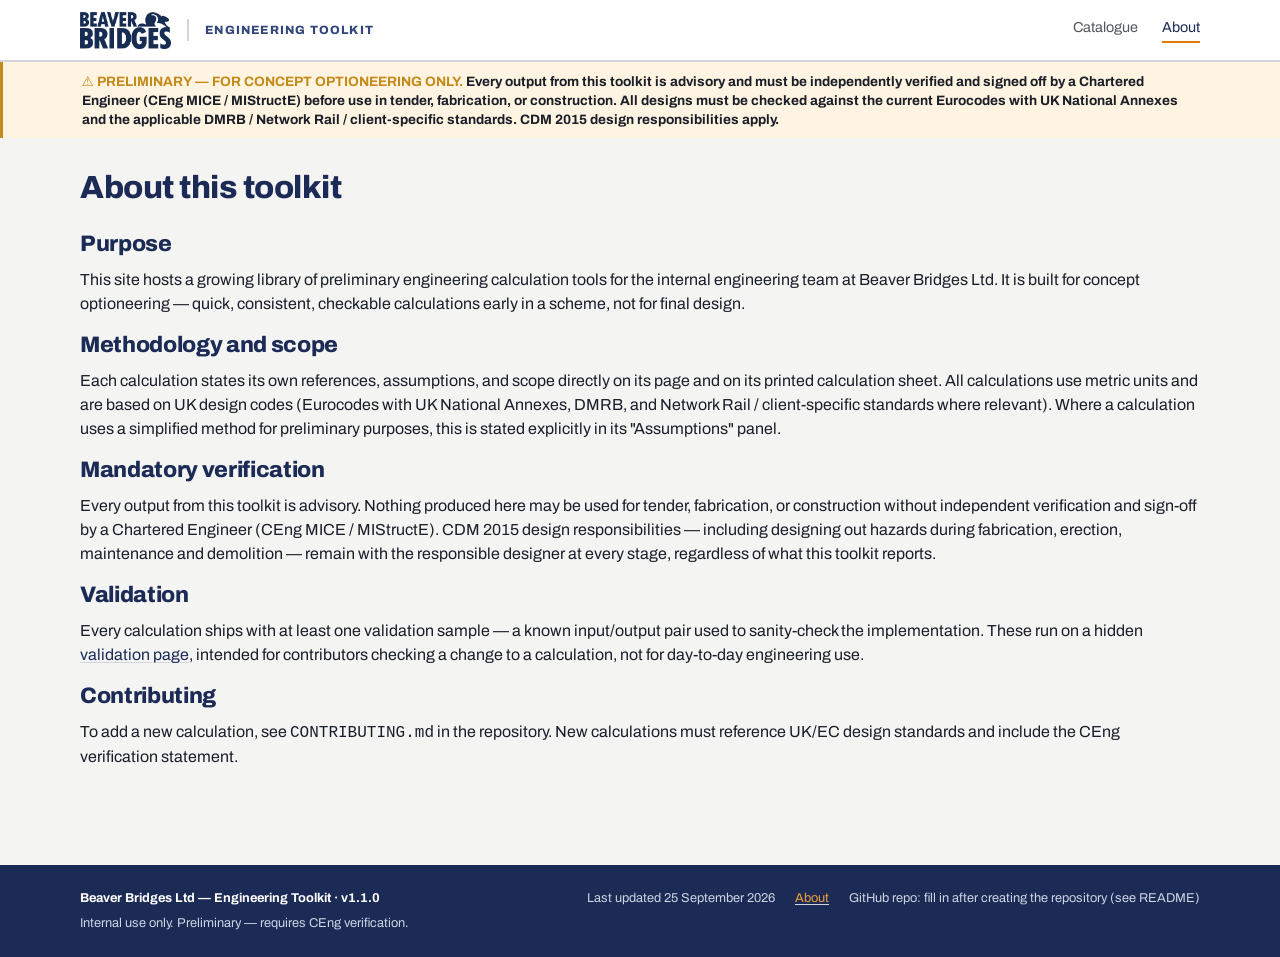
==== commit 4bc2105a: "Rev 2" ====
--- a/about.html
+++ b/about.html
@@ -17,8 +17,7 @@
   <header class="site-nav">
     <div class="container">
       <a class="brand" href="index.html">
-        <img src="assets/logo.svg" alt="Beaver Bridges" />
-        <span class="brand-text">Beaver Bridges</span>
+        <img src="assets/logo.png" alt="Beaver Bridges" />
       </a>
       <span class="divider"></span>
       <span class="tagline">Engineering Toolkit</span>
@@ -87,7 +86,7 @@
 
   <footer class="site-footer">
     <div class="container">
-      <strong>Beaver Bridges Ltd — Engineering Toolkit · v1.0.0</strong>
+      <strong>Beaver Bridges Ltd — Engineering Toolkit · v1.1.0</strong>
       <span>Last updated 25 September 2026</span>
       <a href="about.html">About</a>
       <span>GitHub repo: fill in after creating the repository (see README)</span>
--- a/css/layout.css
+++ b/css/layout.css
@@ -35,14 +35,9 @@
 
 .site-nav .brand img,
 .site-nav .brand svg {
-  height: 26px;
+  height: 38px;
   width: auto;
   display: block;
-}
-
-.site-nav .brand-text {
-  font-size: 0.95rem;
-  white-space: nowrap;
 }
 
 .site-nav .divider {
@@ -221,6 +216,15 @@
   padding-top: 2rem;
 }
 
+.catalogue-count {
+  font-size: 0.8rem;
+  font-weight: 700;
+  letter-spacing: 0.06em;
+  text-transform: uppercase;
+  color: var(--bb-muted);
+  margin-bottom: 1.5rem;
+}
+
 .catalogue-group {
   margin-bottom: 2rem;
 }
--- a/css/components.css
+++ b/css/components.css
@@ -326,6 +326,54 @@
 .phase-output-table td.given {
   font-weight: 700;
   color: var(--bb-primary);
+}
+
+/* --- Header details panel (project no. / sheet / date / engineer) --- */
+
+.header-details-grid {
+  display: grid;
+  grid-template-columns: 1fr;
+  gap: 0.75rem;
+  margin-top: 0.75rem;
+}
+
+@media (min-width: 600px) {
+  .header-details-grid {
+    grid-template-columns: repeat(2, 1fr);
+  }
+}
+
+/* --- Cross-calc pipe handoff --- */
+
+.pipe-notice {
+  background: var(--bb-primary-100);
+  color: var(--bb-primary-800);
+  border-left: 3px solid var(--bb-primary);
+  font-size: 0.85rem;
+  font-weight: 700;
+  padding: 0.6em 1rem;
+  margin-bottom: 1rem;
+}
+
+a.pipe-link {
+  color: var(--bb-primary);
+  font-weight: 700;
+  text-decoration: none;
+}
+
+a.pipe-link:hover {
+  color: var(--bb-accent);
+}
+
+.pipe-send-btn {
+  margin-top: 0.75rem;
+  width: 100%;
+  justify-content: center;
+}
+
+.pipe-received-note {
+  color: var(--bb-accent-700);
+  font-weight: 700;
 }
 
 /* --- Copy-link toast --- */
--- a/css/print.css
+++ b/css/print.css
@@ -23,40 +23,44 @@
   width: 100%;
 }
 
+/* Row 1 — company block (left, ~55%) + project/sheet block (right, ~45%),
+   per BB's calc-sheet house style. Field values come from the editable
+   "Header details" panel on calc.html (js/header-details.js). */
 .report-sheet .rs-head {
   display: grid;
-  grid-template-columns: 1fr 1fr;
+  grid-template-columns: 55% 45%;
   border-bottom: 0.5pt solid var(--bb-primary);
 }
 
 .report-sheet .rs-head > div {
-  padding: 6pt 8pt;
+  padding: 7pt 10pt;
 }
 
 .report-sheet .rs-head-left {
   border-right: 0.5pt solid var(--bb-primary);
   display: flex;
   align-items: center;
-  gap: 8pt;
+  gap: 10pt;
 }
 
 .report-sheet .rs-head-left img,
 .report-sheet .rs-head-left svg {
-  height: 22pt;
+  height: 30pt;
   width: auto;
+  flex: none;
 }
 
 .report-sheet .rs-head-left .rs-company {
-  font-size: 12pt;
+  font-size: 10.5pt;
   font-weight: 800;
   color: var(--bb-primary);
-}
-
-.report-sheet .rs-head-left .rs-sub {
+  line-height: 1.3;
+}
+
+.report-sheet .rs-head-left .rs-company-addr {
   font-size: 7.5pt;
-  letter-spacing: 0.08em;
-  text-transform: uppercase;
-  color: var(--bb-primary-500);
+  color: var(--bb-primary-500);
+  line-height: 1.35;
 }
 
 .report-sheet .rs-meta-table td {
@@ -77,36 +81,29 @@
   border-bottom: 0.5pt solid #000;
 }
 
-.report-sheet .rs-calc-meta {
-  display: grid;
-  grid-template-columns: 1fr 1fr;
-  border-bottom: 0.5pt solid var(--bb-primary);
-}
-
-.report-sheet .rs-calc-meta > div {
-  padding: 6pt 8pt;
-}
-
-.report-sheet .rs-calc-meta > div:first-child {
-  border-right: 0.5pt solid var(--bb-primary);
-}
-
-.report-sheet .rs-calc-title {
-  font-size: 12pt;
-  font-weight: 800;
-  margin-bottom: 2pt;
-}
-
-/* Full-width navy title strip, between the metadata grid and the body —
-   purely decorative repetition of the title already in rs-calc-meta, but
-   it's what makes the sheet read as a formal document at a glance. */
+/* Row 2 — full-width navy title strip: calc title (bold, left) and
+   calc ID/version (small, right-aligned). */
 .report-sheet .rs-title-bar {
   background: var(--bb-primary);
   color: #fff;
   padding: 7pt 12pt;
+  display: flex;
+  align-items: baseline;
+  justify-content: space-between;
+  gap: 10pt;
+}
+
+.report-sheet .rs-title-bar .rs-title-main {
   font-weight: 800;
   font-size: 11pt;
   letter-spacing: -0.01em;
+}
+
+.report-sheet .rs-title-bar .rs-title-meta {
+  font-size: 8pt;
+  font-weight: 600;
+  color: var(--bb-accent-300);
+  white-space: nowrap;
 }
 
 .report-sheet .rs-body {
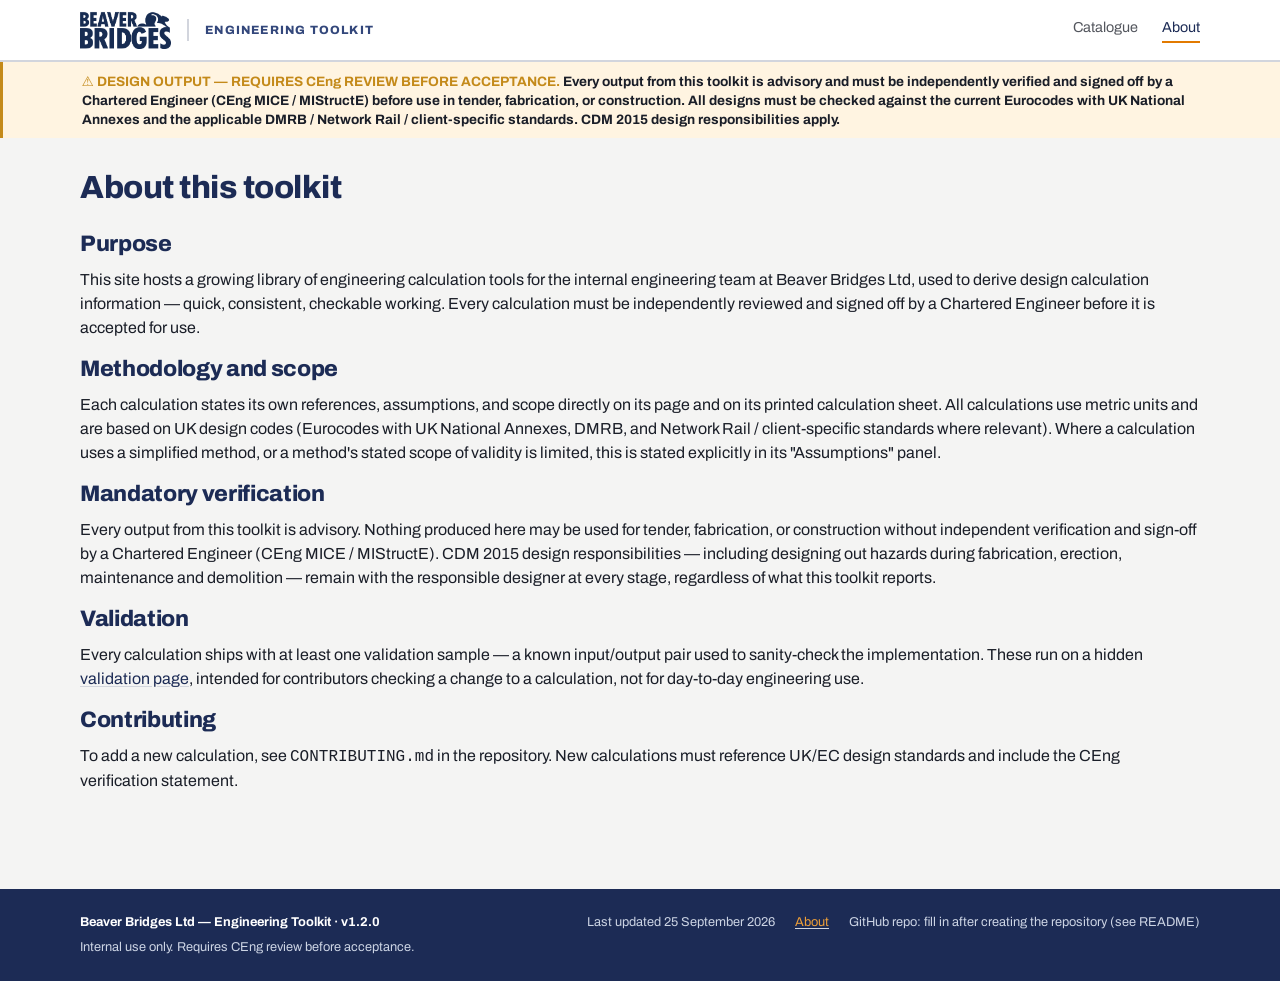
==== commit 0abb27fe: "Rev 3" ====
--- a/about.html
+++ b/about.html
@@ -30,7 +30,7 @@
 
   <div class="safety-banner">
     <div class="container">
-      <strong class="lead">⚠ PRELIMINARY — FOR CONCEPT OPTIONEERING ONLY.</strong>
+      <strong class="lead">⚠ DESIGN OUTPUT — REQUIRES CEng REVIEW BEFORE ACCEPTANCE.</strong>
       Every output from this toolkit is advisory and must be independently verified and signed off by a
       Chartered Engineer (CEng MICE / MIStructE) before use in tender, fabrication, or construction. All
       designs must be checked against the current Eurocodes with UK National Annexes and the applicable
@@ -46,9 +46,10 @@
 
       <h2>Purpose</h2>
       <p>
-        This site hosts a growing library of preliminary engineering calculation tools for the internal
-        engineering team at Beaver Bridges Ltd. It is built for concept optioneering — quick, consistent,
-        checkable calculations early in a scheme, not for final design.
+        This site hosts a growing library of engineering calculation tools for the internal engineering
+        team at Beaver Bridges Ltd, used to derive design calculation information — quick, consistent,
+        checkable working. Every calculation must be independently reviewed and signed off by a Chartered
+        Engineer before it is accepted for use.
       </p>
 
       <h2>Methodology and scope</h2>
@@ -56,8 +57,8 @@
         Each calculation states its own references, assumptions, and scope directly on its page and on its
         printed calculation sheet. All calculations use metric units and are based on UK design codes
         (Eurocodes with UK National Annexes, DMRB, and Network Rail / client-specific standards where
-        relevant). Where a calculation uses a simplified method for preliminary purposes, this is stated
-        explicitly in its "Assumptions" panel.
+        relevant). Where a calculation uses a simplified method, or a method's stated scope of validity is
+        limited, this is stated explicitly in its "Assumptions" panel.
       </p>
 
       <h2>Mandatory verification</h2>
@@ -86,11 +87,11 @@
 
   <footer class="site-footer">
     <div class="container">
-      <strong>Beaver Bridges Ltd — Engineering Toolkit · v1.1.0</strong>
+      <strong>Beaver Bridges Ltd — Engineering Toolkit · v1.2.0</strong>
       <span>Last updated 25 September 2026</span>
       <a href="about.html">About</a>
       <span>GitHub repo: fill in after creating the repository (see README)</span>
-      <span>Internal use only. Preliminary — requires CEng verification.</span>
+      <span>Internal use only. Requires CEng review before acceptance.</span>
     </div>
   </footer>
 </body>
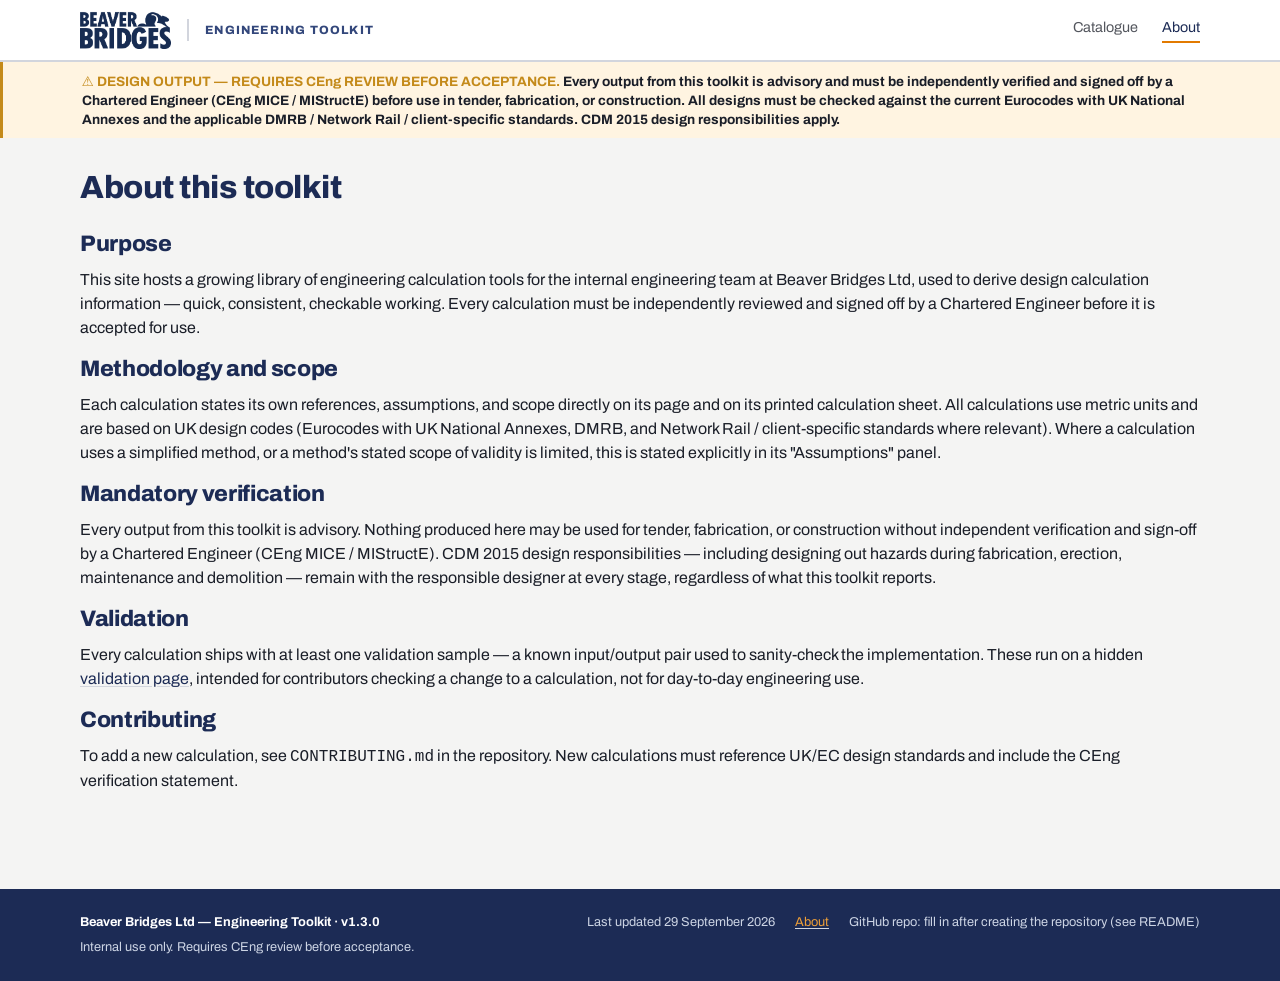
==== commit b559a5b2: "Rev 4" ====
--- a/about.html
+++ b/about.html
@@ -87,8 +87,8 @@
 
   <footer class="site-footer">
     <div class="container">
-      <strong>Beaver Bridges Ltd — Engineering Toolkit · v1.2.0</strong>
-      <span>Last updated 25 September 2026</span>
+      <strong>Beaver Bridges Ltd — Engineering Toolkit · v1.3.0</strong>
+      <span>Last updated 29 September 2026</span>
       <a href="about.html">About</a>
       <span>GitHub repo: fill in after creating the repository (see README)</span>
       <span>Internal use only. Requires CEng review before acceptance.</span>
--- a/css/components.css
+++ b/css/components.css
@@ -391,8 +391,134 @@
   opacity: 0;
   pointer-events: none;
   transition: opacity 0.2s ease;
+  max-width: calc(100vw - 32px);
+  text-align: center;
 }
 
 .toast.visible {
   opacity: 1;
 }
+
+/* --- Small buttons --- */
+.btn-sm { font-size: 0.8rem; padding: 0.35em 0.7em; }
+.btn-xs { font-size: 0.72rem; padding: 0.15em 0.45em; line-height: 1.1; }
+
+/* --- Tabs (js/tabs.js and the runner tab grouping) --- */
+.tab-bar {
+  display: flex;
+  gap: 2px;
+  overflow-x: auto;
+  position: sticky;
+  top: 62px;
+  z-index: 5;
+  background: var(--bb-paper);
+  border-bottom: 2px solid var(--bb-primary);
+  margin-bottom: 1rem;
+  scrollbar-width: thin;
+}
+.tab-btn {
+  flex: none;
+  font-family: var(--bb-font);
+  font-size: 0.82rem;
+  font-weight: 700;
+  padding: 0.55em 0.8em;
+  border: 1px solid var(--bb-line);
+  border-bottom: none;
+  background: #fff;
+  color: var(--bb-primary);
+  border-radius: var(--bb-radius) var(--bb-radius) 0 0;
+  cursor: pointer;
+  white-space: nowrap;
+}
+.tab-btn[aria-selected="true"] { background: var(--bb-primary); color: #fff; border-color: var(--bb-primary); }
+.tab-btn:focus-visible { outline: 2px solid var(--bb-accent); outline-offset: 1px; }
+
+/* --- Editable tables (js/table-input.js) --- */
+.tbl-wrap { margin-bottom: 0.75rem; }
+.tbl-scroll { overflow-x: auto; max-width: 100%; position: relative; }
+.tbl-input { font-size: 0.82rem; min-width: 100%; }
+.tbl-input th { font-size: 0.68rem; white-space: nowrap; padding: 0.3em 0.35em; }
+.tbl-input td { padding: 0.2em 0.25em; vertical-align: middle; }
+.tbl-input input[type="number"], .tbl-input input[type="text"], .tbl-input select {
+  width: 100%; min-width: 4.2rem; padding: 0.3em 0.35em; font-size: 0.82rem;
+  border: 1px solid var(--bb-line); border-radius: var(--bb-radius); background: var(--bb-paper);
+}
+.tbl-input input[type="text"] { min-width: 6rem; }
+.tbl-input input:focus, .tbl-input select:focus { outline: 2px solid var(--bb-primary); outline-offset: 0; }
+.tbl-actions { white-space: nowrap; }
+.tbl-rowlabel { font-weight: 700; color: var(--bb-primary); }
+.tbl-bar { display: flex; flex-wrap: wrap; gap: 0.4rem; margin-top: 0.4rem; }
+.tbl-paste textarea { width: 100%; font-family: ui-monospace, monospace; font-size: 0.8rem; margin-top: 0.3rem; }
+.tbl-readonly td, .tbl-readonly th { font-size: 0.78rem; }
+
+/* --- Legato abutment UI --- */
+.lg-ui textarea { width: 100%; font-family: inherit; font-size: 0.85rem; padding: 0.4em; border: 1px solid var(--bb-line); border-radius: var(--bb-radius); }
+.lg-toolbar { display: flex; flex-wrap: wrap; align-items: center; gap: 0.4rem; background: #fff; border: 1px solid var(--bb-line); border-radius: var(--bb-radius); padding: 0.6rem; margin-bottom: 0.4rem; }
+.lg-toolbar select { padding: 0.35em; max-width: 100%; }
+.lg-toolbar-label { font-size: 0.75rem; font-weight: 700; color: var(--bb-muted); text-transform: uppercase; letter-spacing: 0.05em; }
+.lg-seg { display: inline-flex; border: 1px solid var(--bb-primary); border-radius: var(--bb-radius); overflow: hidden; }
+.lg-seg-btn { border: none; background: #fff; color: var(--bb-primary); font-weight: 700; font-size: 0.82rem; padding: 0.35em 0.8em; cursor: pointer; }
+.lg-seg-btn.on { background: var(--bb-primary); color: #fff; }
+.lg-autosave-note { margin: 0 0 0.75rem; }
+.lg-fieldset { background: #fff; min-width: 0; max-width: 100%; }
+.lg-fieldset > select, .lg-toolbar select { width: 100%; max-width: 100%; padding: 0.4em; }
+@media (min-width: 560px) { .lg-toolbar select { width: auto; } }
+@media (min-width: 900px) { .lg-jump { display: none; } }
+.lg-grid { display: grid; grid-template-columns: 1fr; gap: 0 1rem; }
+@media (min-width: 560px) { .lg-grid { grid-template-columns: repeat(2, minmax(0, 1fr)); } }
+.lg-grid .field { margin-bottom: 0.75rem; }
+.field-check { display: flex; align-items: flex-start; gap: 0.4rem; flex-wrap: wrap; }
+.field-check label { margin: 0; font-weight: 600; }
+.field-check .field-help { flex-basis: 100%; }
+.lg-cols { display: grid; grid-template-columns: 1fr; gap: 0 1rem; }
+@media (min-width: 700px) { .lg-cols { grid-template-columns: repeat(2, minmax(0, 1fr)); } .lg-cols .lg-grid { grid-template-columns: 1fr; } }
+.lg-checks { display: flex; flex-wrap: wrap; gap: 0.6rem 1rem; }
+.lg-check { font-size: 0.85rem; font-weight: 600; }
+.lg-bh { border: 1px solid var(--bb-line); border-radius: var(--bb-radius); padding: 0.5rem 0.75rem; margin-bottom: 0.6rem; background: var(--bb-paper); }
+.lg-bh summary { cursor: pointer; font-weight: 700; font-size: 0.88rem; color: var(--bb-primary); }
+.lg-h4 { font-size: 0.85rem; margin: 0.6rem 0 0.3rem; }
+.lg-lab { display: flex; gap: 2px; }
+.lg-lab input { min-width: 3.4rem !important; }
+.lg-bad { color: var(--bb-err); font-weight: 700; }
+.lg-helper { margin-top: 0.5rem; }
+.lg-helper summary { cursor: pointer; font-weight: 700; font-size: 0.85rem; }
+.lg-fig { margin: 0 0 1.25rem; background: #fff; border: 1px solid var(--bb-line); border-radius: var(--bb-radius); padding: 0.4rem; }
+.lg-fig figcaption { font-size: 0.8rem; font-weight: 700; color: var(--bb-primary); padding: 0.3rem 0.2rem 0; }
+.custom-ui-host { min-width: 0; }
+.calc-layout-custom { grid-template-columns: minmax(0, 1fr); }
+.calc-layout-custom > * { min-width: 0; }
+.report-frame { overflow-x: auto; }
+@media (min-width: 900px) {
+  .calc-layout-custom { grid-template-columns: minmax(0, 1.25fr) minmax(0, 0.75fr); }
+  .calc-layout-custom .calc-col-results { max-height: calc(100vh - 90px); overflow-y: auto; }
+}
+
+/* Dashboard */
+.lg-actions { display: flex; flex-wrap: wrap; gap: 0.4rem; margin: 0.25rem 0 0.6rem; }
+.lg-badge { display: inline-block; font-size: 0.65rem; font-weight: 800; padding: 0.1em 0.45em; border-radius: 999px; margin-left: 0.35em; text-transform: uppercase; }
+.lg-badge.ok { background: #E7F3EC; color: var(--bb-ok); }
+.lg-badge.warn { background: var(--bb-warn-bg); color: #8a5a00; }
+.lg-progress { position: relative; height: 1.3rem; background: var(--bb-primary-100); border-radius: var(--bb-radius); margin-bottom: 0.6rem; overflow: hidden; }
+.lg-progress-bar { position: absolute; top: 0; bottom: 0; left: 0; width: 0; background: var(--bb-accent); transition: width 0.2s; }
+.lg-progress-text { position: relative; font-size: 0.72rem; font-weight: 700; padding-left: 0.5rem; line-height: 1.3rem; }
+.lg-card { border: 1px solid var(--bb-line); border-radius: var(--bb-radius); padding: 0.5rem 0.7rem; margin-bottom: 0.7rem; }
+.lg-card summary { cursor: pointer; font-weight: 800; color: var(--bb-primary); }
+.lg-bars { display: flex; flex-direction: column; gap: 2px; margin: 0.5rem 0; }
+.lg-bar-row { display: grid; grid-template-columns: minmax(0, 1.4fr) minmax(0, 1fr) auto; gap: 0.4rem; align-items: center; background: none; border: none; padding: 0.15rem 0; text-align: left; cursor: pointer; font-family: inherit; color: inherit; }
+.lg-bar-row:hover .lg-bar-label { color: var(--bb-accent-700); text-decoration: underline; }
+.lg-bar-label { font-size: 0.74rem; overflow: hidden; text-overflow: ellipsis; white-space: nowrap; }
+.lg-bar-track { position: relative; height: 0.75rem; background: var(--bb-primary-100); border-radius: 2px; }
+.lg-bar-fill { position: absolute; top: 0; bottom: 0; left: 0; border-radius: 2px; }
+.lg-bar-fill.ok { background: #2e7d32; }
+.lg-bar-fill.near { background: #f9a825; }
+.lg-bar-fill.fail { background: #c62828; }
+.lg-bar-limit { position: absolute; left: 83.3%; top: -2px; bottom: -2px; width: 2px; background: var(--bb-ink); }
+.lg-bar-val { font-size: 0.72rem; font-weight: 800; white-space: nowrap; font-variant-numeric: tabular-nums; }
+.lg-bar-val.fail { color: #c62828; }
+.lg-bar-val.near { color: #8a5a00; }
+.lg-bar-val.ok { color: #2e7d32; }
+.lg-metrics { font-size: 0.78rem; }
+.lg-metrics th { text-transform: none; letter-spacing: 0; font-size: 0.74rem; width: 40%; }
+.lg-stale { color: #8a5a00; }
+.lg-warn summary, .lg-flags summary { cursor: pointer; }
+.lg-warn ul, .lg-flags ol { font-size: 0.78rem; max-height: 22rem; overflow-y: auto; }
--- a/css/print.css
+++ b/css/print.css
@@ -349,3 +349,30 @@
     content: '';
   }
 }
+
+/* --- Multi-sheet reports (calc.buildReport) --- */
+.lg-report .report-sheet { margin-bottom: 18px; }
+.report-sheet .lg-h5 { font-size: 9pt; font-weight: 800; margin: 8pt 0 3pt; color: var(--bb-primary); }
+.report-sheet .lg-table td, .report-sheet .lg-table th { font-size: 8pt; vertical-align: top; }
+.report-sheet .lg-small td, .report-sheet .lg-small th { font-size: 7pt; }
+.report-sheet .lg-note { font-size: 8pt; color: #333; }
+.report-sheet .lg-drawing { margin: 6pt 0; page-break-inside: avoid; }
+.report-sheet .lg-drawing svg { max-width: 100%; height: auto; }
+.report-sheet .lg-util { font-weight: 700; }
+.report-sheet .lg-util.fail, .report-sheet .lg-status.fail { color: #c62828; }
+.report-sheet .lg-util.near, .report-sheet .lg-status.flag { color: #8a5a00; }
+.report-sheet .lg-util.ok, .report-sheet .lg-status.ok { color: #2e7d32; }
+.report-sheet .lg-status { font-weight: 800; font-size: 7.5pt; }
+.report-sheet .lg-disclaimer { font-size: 7pt; font-weight: 700; padding: 3pt 12pt; background: var(--bb-warn-bg); border-top: 0.5pt solid var(--bb-warn-ln); }
+.report-sheet .lg-compact-signoff .rs-signoff-statement { font-size: 7pt; padding: 3pt 12pt; }
+.report-sheet .lg-compact-signoff .rs-signoff-rows { padding: 4pt 12pt; }
+.report-sheet .lg-compact-signoff .rs-signoff-row { margin: 0; }
+.report-sheet .rs-body p { margin: 0 0 4pt; }
+
+@media print {
+  @page a3sheet { size: A3 landscape; margin: 12mm; }
+  .lg-report .report-sheet { margin: 0; break-after: page; page-break-after: always; }
+  .lg-report .report-sheet:last-child { break-after: auto; page-break-after: auto; }
+  .lg-report .report-sheet.lg-a3 { page: a3sheet; }
+  .diagram-section, .header-details, .custom-ui-host, .tab-bar { display: none !important; }
+}
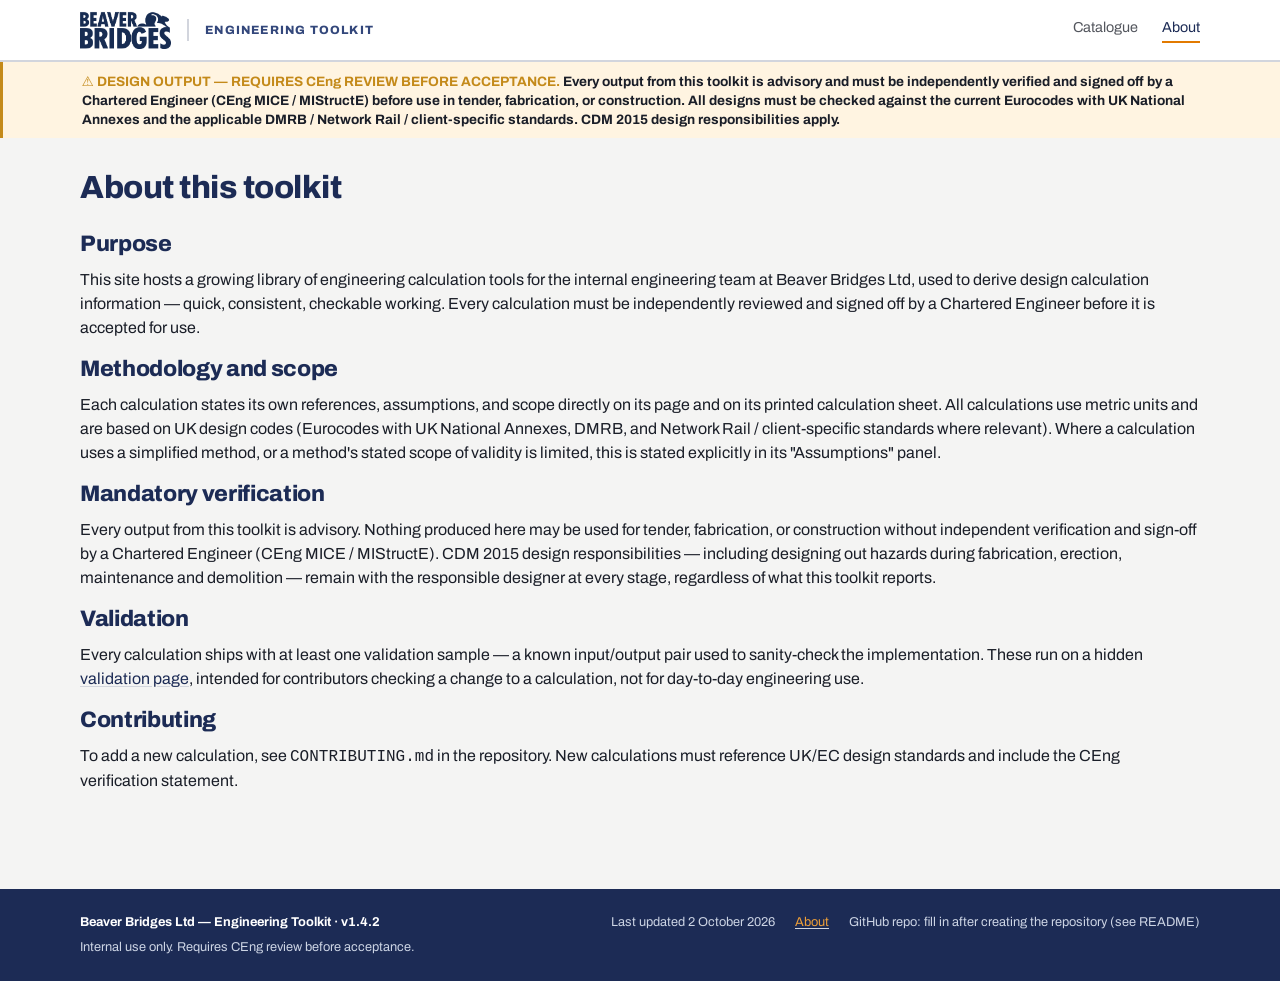
==== commit 7f1d9d5f: "Rev 5" ====
--- a/about.html
+++ b/about.html
@@ -87,8 +87,8 @@
 
   <footer class="site-footer">
     <div class="container">
-      <strong>Beaver Bridges Ltd — Engineering Toolkit · v1.3.0</strong>
-      <span>Last updated 29 September 2026</span>
+      <strong>Beaver Bridges Ltd — Engineering Toolkit · v1.4.2</strong>
+      <span>Last updated 2 October 2026</span>
       <a href="about.html">About</a>
       <span>GitHub repo: fill in after creating the repository (see README)</span>
       <span>Internal use only. Requires CEng review before acceptance.</span>
--- a/css/components.css
+++ b/css/components.css
@@ -446,6 +446,16 @@
 .tbl-input input[type="text"] { min-width: 6rem; }
 .tbl-input input:focus, .tbl-input select:focus { outline: 2px solid var(--bb-primary); outline-offset: 0; }
 .tbl-actions { white-space: nowrap; }
+.tbl-input input.tbl-bad { border-color: var(--bb-err); background: #FBEAE7; }
+.lg-more { border: 1px solid var(--bb-line); border-radius: var(--bb-radius); background: #fff; padding: 0.5rem 0.75rem; margin-bottom: 1rem; }
+.lg-more > summary { cursor: pointer; font-weight: 700; font-size: 0.88rem; color: var(--bb-primary); }
+.lg-more[open] > summary { margin-bottom: 0.6rem; }
+.lg-library { border-color: var(--bb-primary); border-width: 2px; }
+.lg-library .lg-notes { font-size: 0.78rem; color: var(--bb-muted); margin: 0.5rem 0 0; }
+.lg-mod { font-size: 0.82rem; font-weight: 700; color: #8a5a00; background: var(--bb-warn-bg); border-left: 3px solid var(--bb-warn-ln); padding: 0.4em 0.7em; }
+.lg-lead { font-size: 0.88rem; color: var(--bb-ink); }
+.lg-bhcard .lg-plain { border: none; padding: 0; margin: 0 0 0.5rem; }
+.lg-bhcard .lg-plain > legend { display: none; }
 .tbl-rowlabel { font-weight: 700; color: var(--bb-primary); }
 .tbl-bar { display: flex; flex-wrap: wrap; gap: 0.4rem; margin-top: 0.4rem; }
 .tbl-paste textarea { width: 100%; font-family: ui-monospace, monospace; font-size: 0.8rem; margin-top: 0.3rem; }
